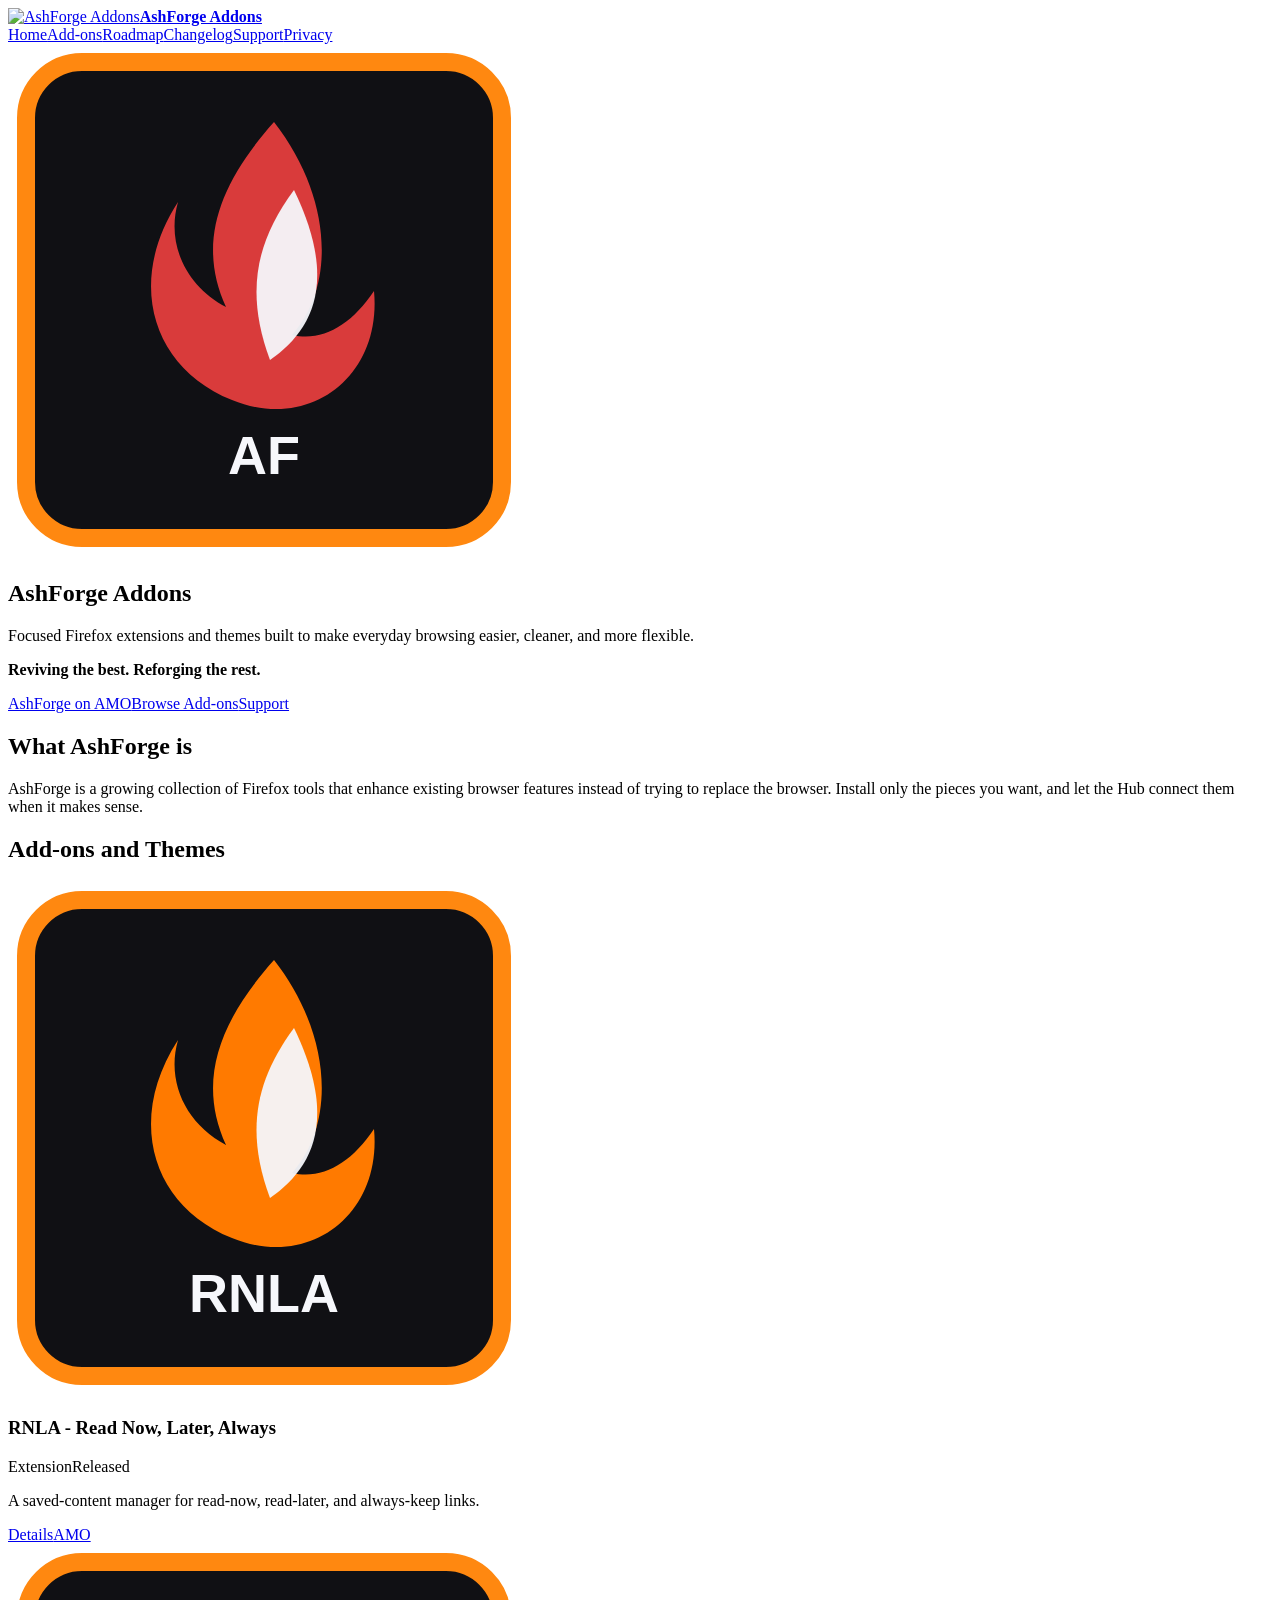
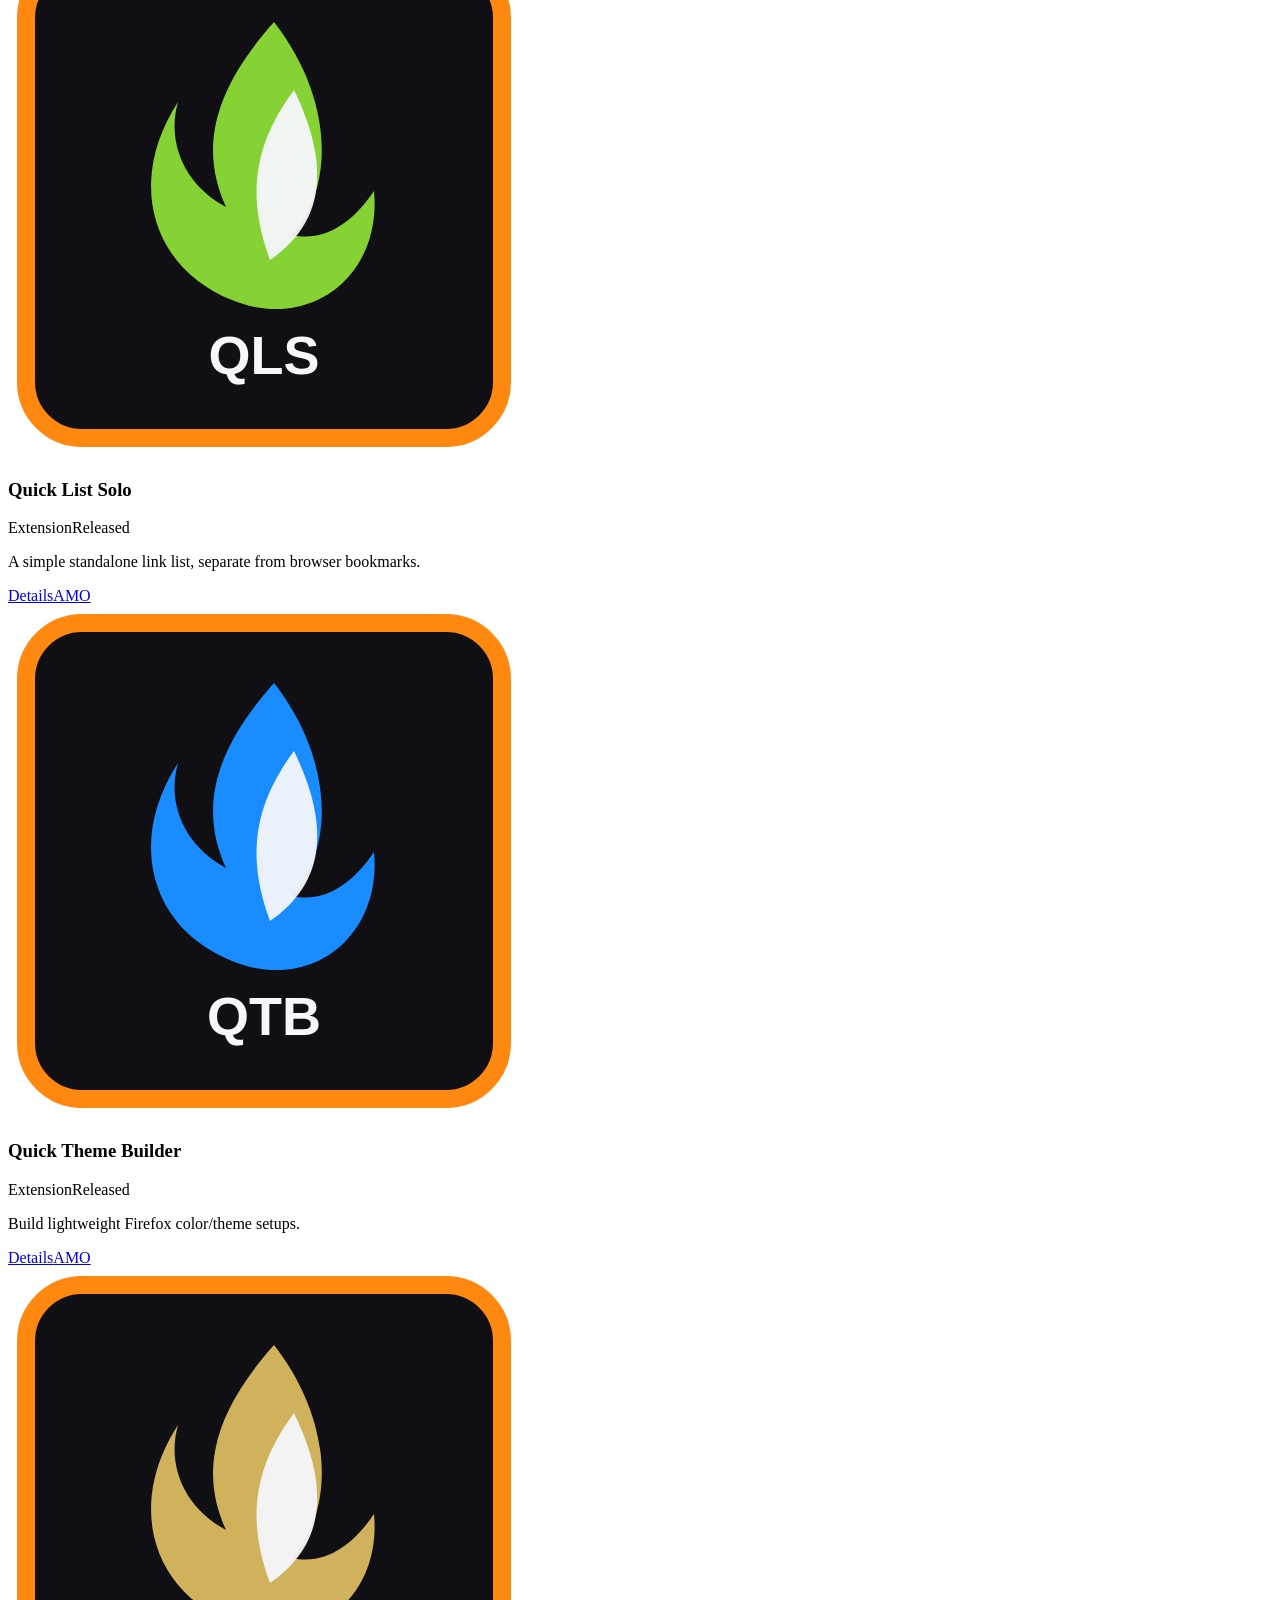
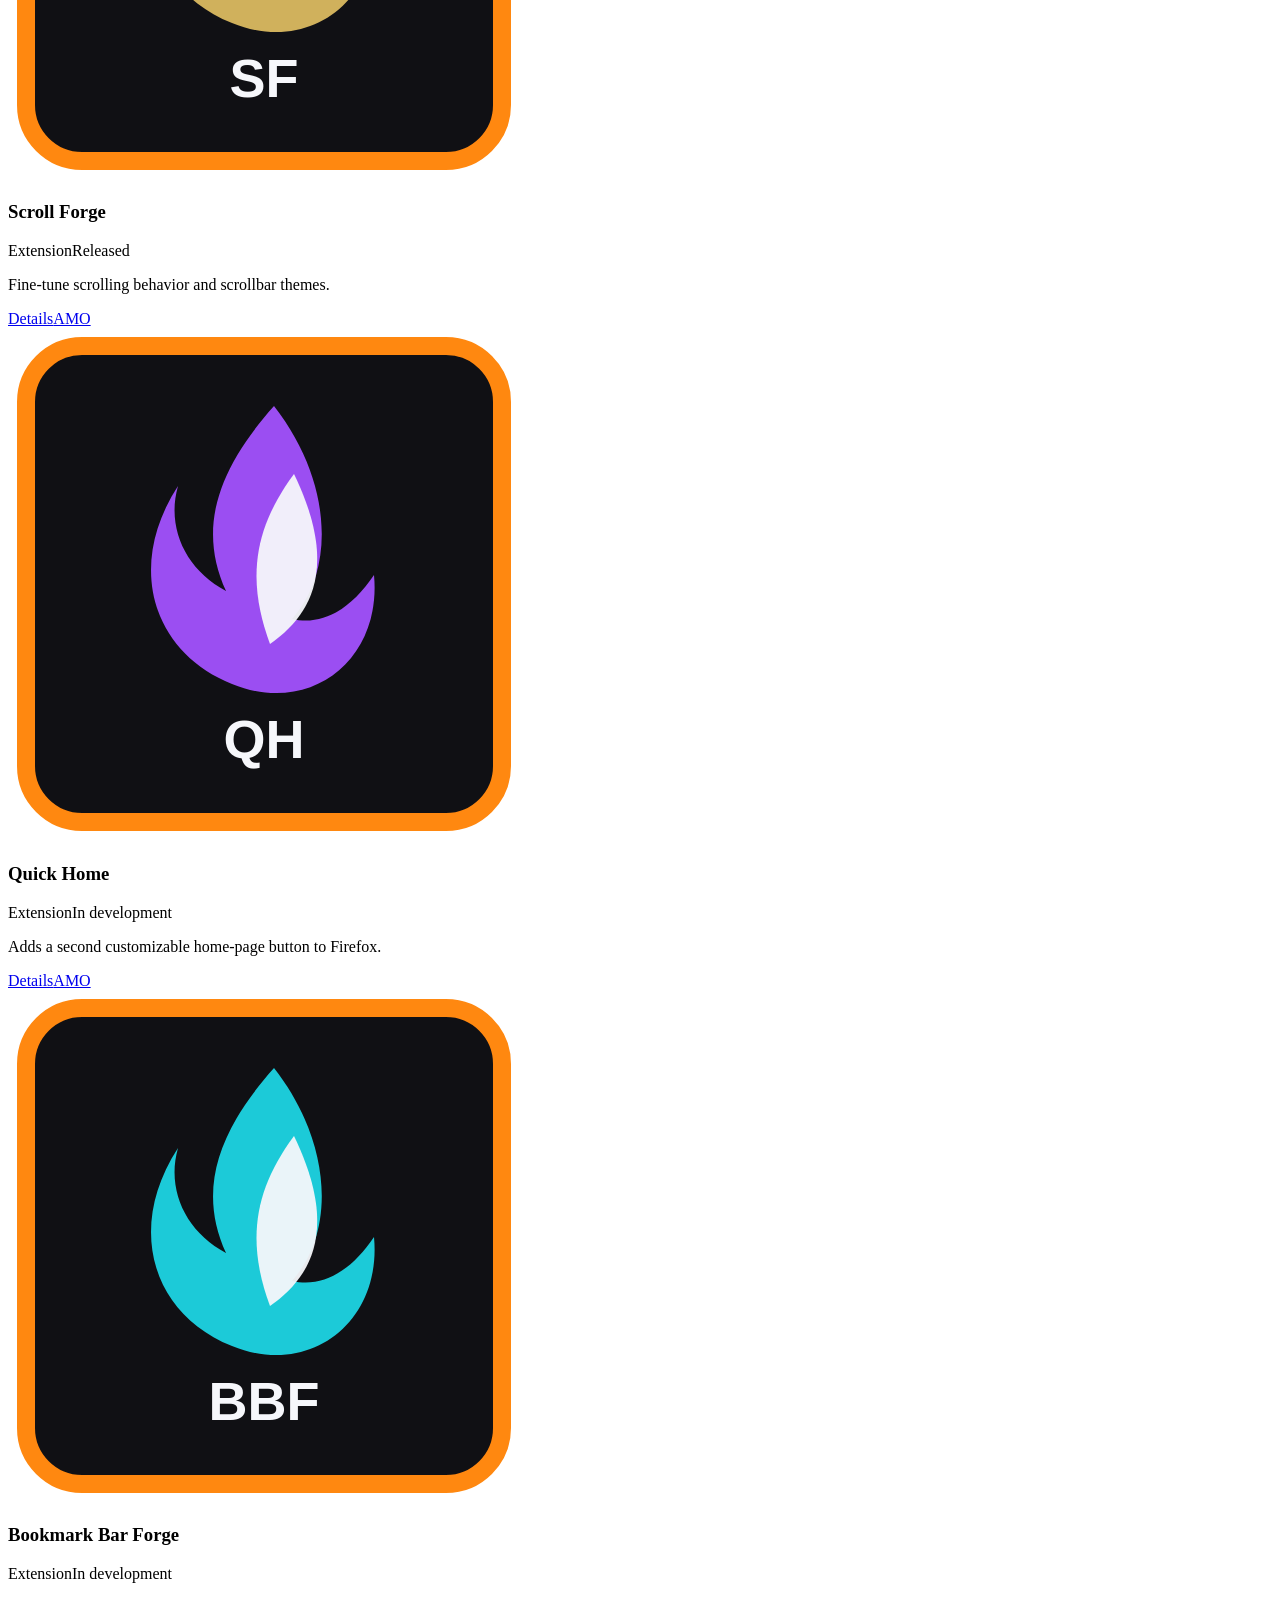
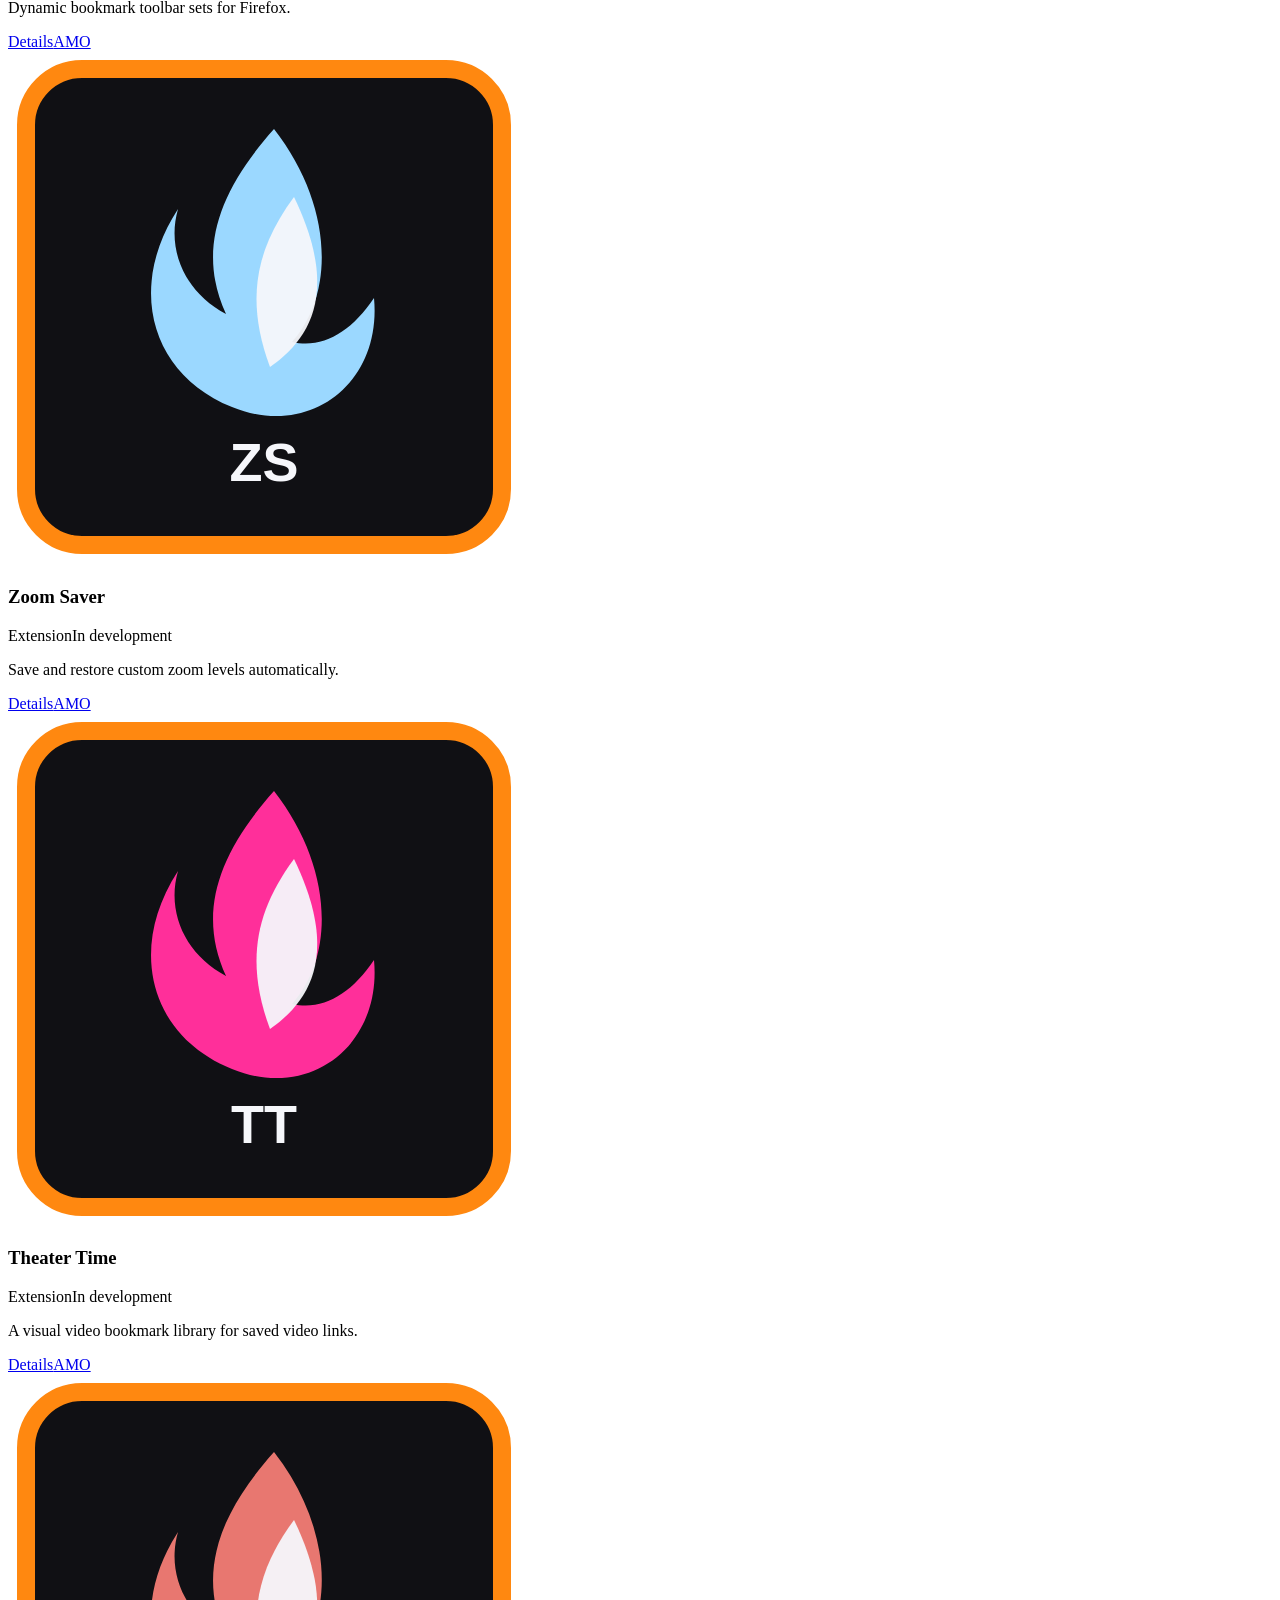
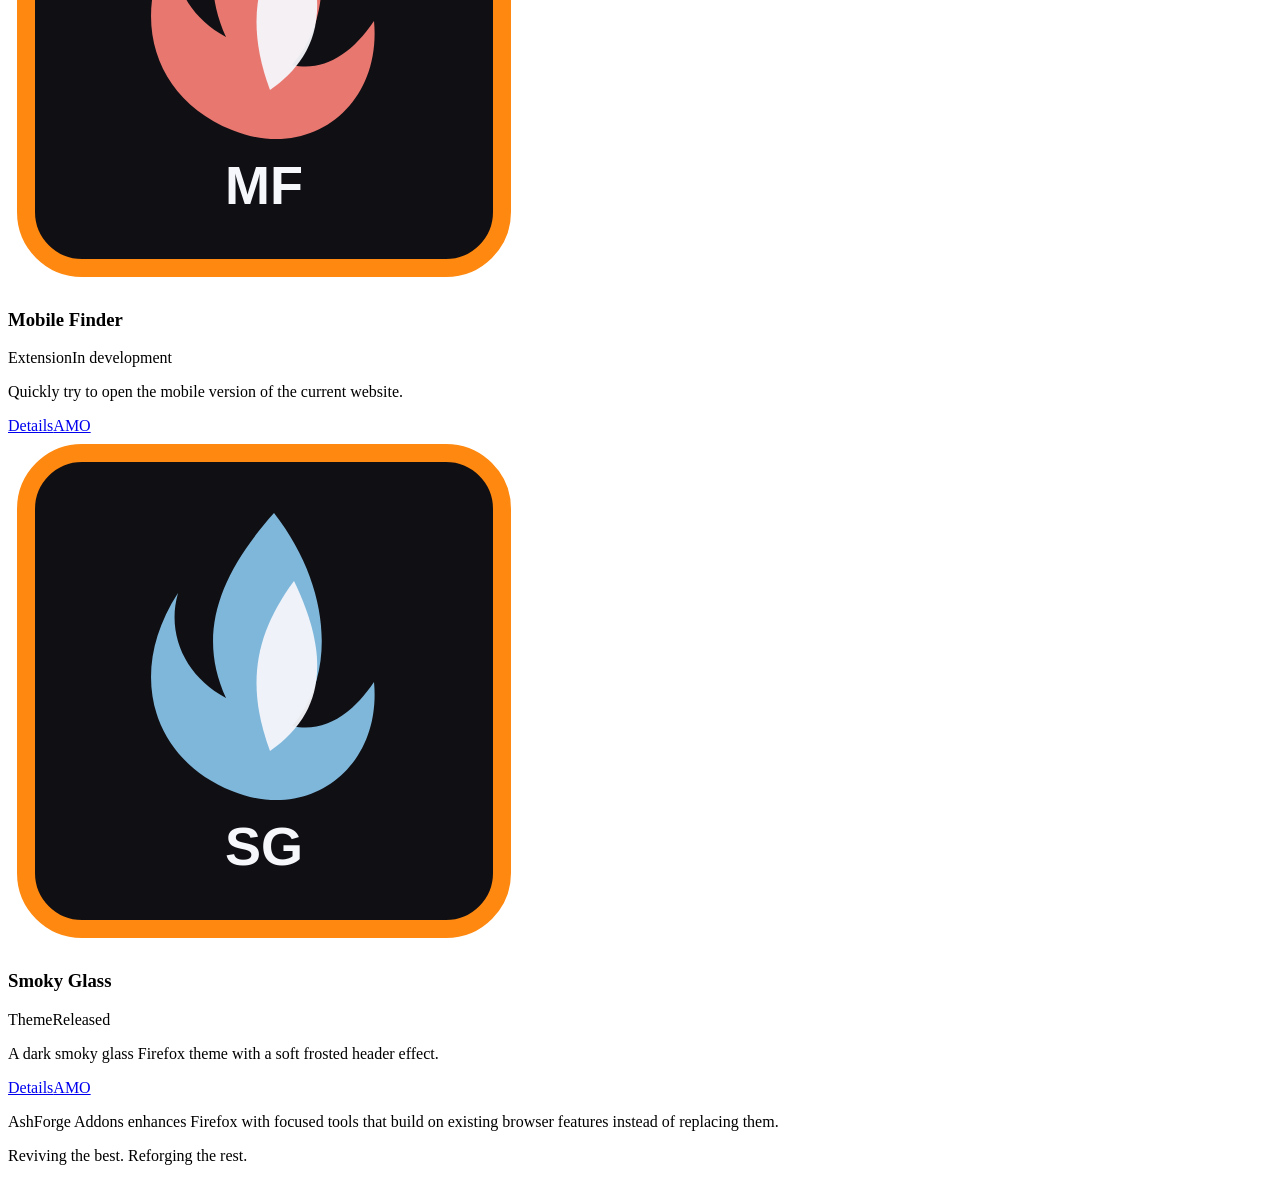
==== index.html @ 420ac9c7 "Add files via upload" ====
<!DOCTYPE html><html lang="en"><head><meta charset="UTF-8"><meta name="viewport" content="width=device-width, initial-scale=1"><title>Home | AshForge Addons</title><link rel="stylesheet" href="/ashforge/css/style.css"></head><body><main class="site-shell"><header class="topbar"><a class="brand" href="/ashforge/"><img src="/ashforge/images/icons/ashforge-hub.svg" alt="AshForge Addons"><strong>AshForge Addons</strong></a><nav class="nav"><a href="/ashforge/">Home</a><a href="/ashforge/#addons">Add-ons</a><a href="/ashforge/roadmap.html">Roadmap</a><a href="/ashforge/changelog.html">Changelog</a><a href="/ashforge/support.html">Support</a><a href="/ashforge/privacy.html">Privacy</a></nav></header><section class="hero"><img src="images/icons/ashforge-hub.svg" alt="AshForge Addons"><div><h1>AshForge Addons</h1><p class="lead">Focused Firefox extensions and themes built to make everyday browsing easier, cleaner, and more flexible.</p><p class="lead"><strong>Reviving the best. Reforging the rest.</strong></p><div class="hero-actions"><a class="btn btn-accent" href="https://addons.mozilla.org/en-US/firefox/user/19601480/" target="_blank" rel="noopener noreferrer">AshForge on AMO</a><a class="btn" href="#addons">Browse Add-ons</a><a class="btn" href="support.html">Support</a></div></div></section><section class="section"><h2>What AshForge is</h2><p class="lead">AshForge is a growing collection of Firefox tools that enhance existing browser features instead of trying to replace the browser. Install only the pieces you want, and let the Hub connect them when it makes sense.</p></section><section class="section" id="addons"><h2>Add-ons and Themes</h2><div class="grid"><article class="card"><div class="card-head"><img class="product-icon" src="images/icons/rnla.svg" alt="RNLA - Read Now, Later, Always"><div><h3>RNLA - Read Now, Later, Always</h3><div class="badges"><span class="badge">Extension</span><span class="badge ok">Released</span></div><p>A saved-content manager for read-now, read-later, and always-keep links.</p></div></div><div class="actions"><a class="btn btn-accent" href="addons/rnla.html">Details</a><a class="btn" href="https://addons.mozilla.org/en-US/firefox/addon/rnla-read-now-later-always/" target="_blank" rel="noopener noreferrer">AMO</a></div></article><article class="card"><div class="card-head"><img class="product-icon" src="images/icons/quick-list-solo.svg" alt="Quick List Solo"><div><h3>Quick List Solo</h3><div class="badges"><span class="badge">Extension</span><span class="badge ok">Released</span></div><p>A simple standalone link list, separate from browser bookmarks.</p></div></div><div class="actions"><a class="btn btn-accent" href="addons/quick-list-solo.html">Details</a><a class="btn" href="https://addons.mozilla.org/en-US/firefox/addon/quick-list-solo/" target="_blank" rel="noopener noreferrer">AMO</a></div></article><article class="card"><div class="card-head"><img class="product-icon" src="images/icons/quick-theme-builder.svg" alt="Quick Theme Builder"><div><h3>Quick Theme Builder</h3><div class="badges"><span class="badge">Extension</span><span class="badge ok">Released</span></div><p>Build lightweight Firefox color/theme setups.</p></div></div><div class="actions"><a class="btn btn-accent" href="addons/quick-theme-builder.html">Details</a><a class="btn" href="https://addons.mozilla.org/en-US/firefox/addon/quick-theme-builder/" target="_blank" rel="noopener noreferrer">AMO</a></div></article><article class="card"><div class="card-head"><img class="product-icon" src="images/icons/scroll-forge.svg" alt="Scroll Forge"><div><h3>Scroll Forge</h3><div class="badges"><span class="badge">Extension</span><span class="badge ok">Released</span></div><p>Fine-tune scrolling behavior and scrollbar themes.</p></div></div><div class="actions"><a class="btn btn-accent" href="addons/scroll-forge.html">Details</a><a class="btn" href="https://addons.mozilla.org/en-US/firefox/addon/scroll-forge/" target="_blank" rel="noopener noreferrer">AMO</a></div></article><article class="card"><div class="card-head"><img class="product-icon" src="images/icons/quick-home.svg" alt="Quick Home"><div><h3>Quick Home</h3><div class="badges"><span class="badge">Extension</span><span class="badge ok">In development</span></div><p>Adds a second customizable home-page button to Firefox.</p></div></div><div class="actions"><a class="btn btn-accent" href="addons/quick-home.html">Details</a><a class="btn" href="https://addons.mozilla.org/en-US/firefox/addon/quick-home/" target="_blank" rel="noopener noreferrer">AMO</a></div></article><article class="card"><div class="card-head"><img class="product-icon" src="images/icons/bookmark-bar-forge.svg" alt="Bookmark Bar Forge"><div><h3>Bookmark Bar Forge</h3><div class="badges"><span class="badge">Extension</span><span class="badge ok">In development</span></div><p>Dynamic bookmark toolbar sets for Firefox.</p></div></div><div class="actions"><a class="btn btn-accent" href="addons/bookmark-bar-forge.html">Details</a><a class="btn" href="https://addons.mozilla.org/en-US/firefox/addon/bookmark-bar-forge/" target="_blank" rel="noopener noreferrer">AMO</a></div></article><article class="card"><div class="card-head"><img class="product-icon" src="images/icons/zoom-saver.svg" alt="Zoom Saver"><div><h3>Zoom Saver</h3><div class="badges"><span class="badge">Extension</span><span class="badge ok">In development</span></div><p>Save and restore custom zoom levels automatically.</p></div></div><div class="actions"><a class="btn btn-accent" href="addons/zoom-saver.html">Details</a><a class="btn" href="https://addons.mozilla.org/en-US/firefox/addon/zoom-saver/" target="_blank" rel="noopener noreferrer">AMO</a></div></article><article class="card"><div class="card-head"><img class="product-icon" src="images/icons/theater-time.svg" alt="Theater Time"><div><h3>Theater Time</h3><div class="badges"><span class="badge">Extension</span><span class="badge ok">In development</span></div><p>A visual video bookmark library for saved video links.</p></div></div><div class="actions"><a class="btn btn-accent" href="addons/theater-time.html">Details</a><a class="btn" href="https://addons.mozilla.org/en-US/firefox/addon/theater-time/" target="_blank" rel="noopener noreferrer">AMO</a></div></article><article class="card"><div class="card-head"><img class="product-icon" src="images/icons/mobile-finder.svg" alt="Mobile Finder"><div><h3>Mobile Finder</h3><div class="badges"><span class="badge">Extension</span><span class="badge ok">In development</span></div><p>Quickly try to open the mobile version of the current website.</p></div></div><div class="actions"><a class="btn btn-accent" href="addons/mobile-finder.html">Details</a><a class="btn" href="https://addons.mozilla.org/en-US/firefox/addon/mobile-finder/" target="_blank" rel="noopener noreferrer">AMO</a></div></article><article class="card"><div class="card-head"><img class="product-icon" src="images/icons/smoky-glass.svg" alt="Smoky Glass"><div><h3>Smoky Glass</h3><div class="badges"><span class="badge">Theme</span><span class="badge ok">Released</span></div><p>A dark smoky glass Firefox theme with a soft frosted header effect.</p></div></div><div class="actions"><a class="btn btn-accent" href="themes/smoky-glass.html">Details</a><a class="btn" href="https://addons.mozilla.org/en-US/firefox/addon/smoky-glass/" target="_blank" rel="noopener noreferrer">AMO</a></div></article></div></section><footer class="footer"><p>AshForge Addons enhances Firefox with focused tools that build on existing browser features instead of replacing them.</p><p>Reviving the best. Reforging the rest.</p></footer></main></body></html>
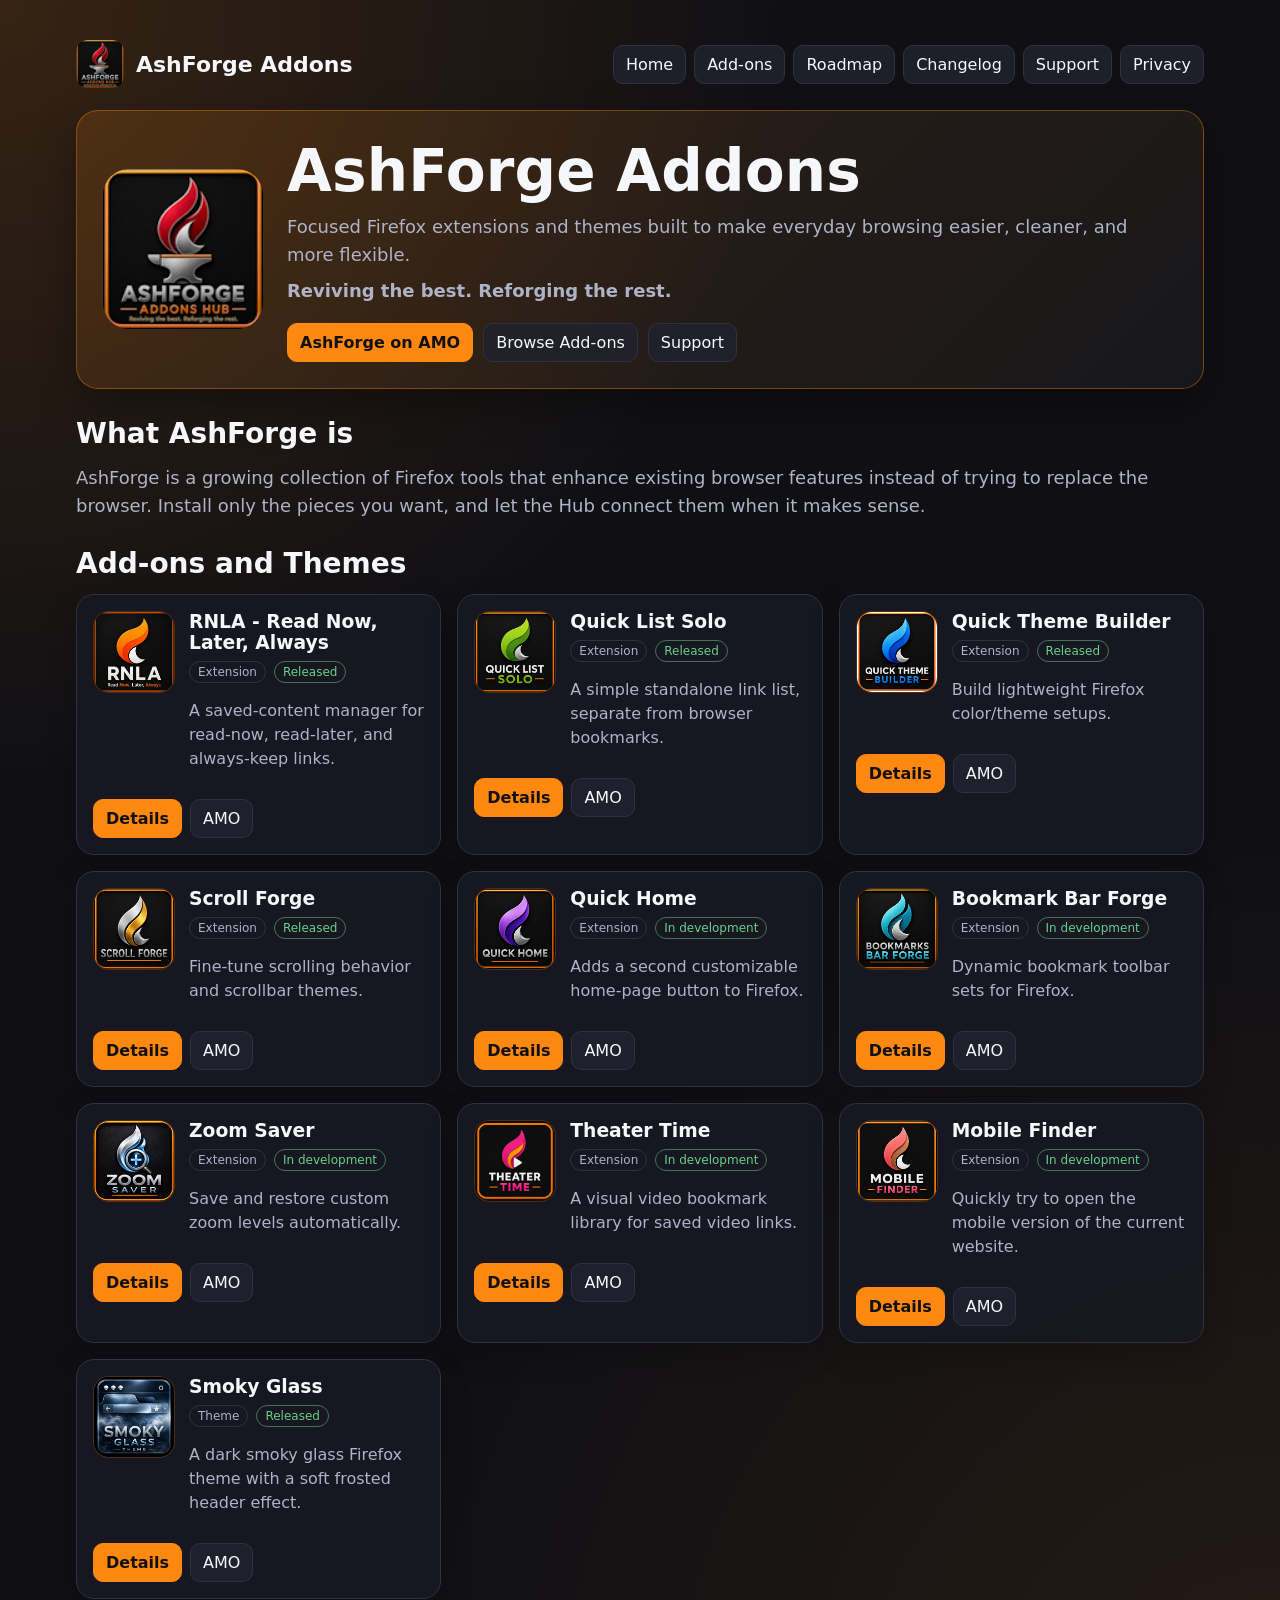
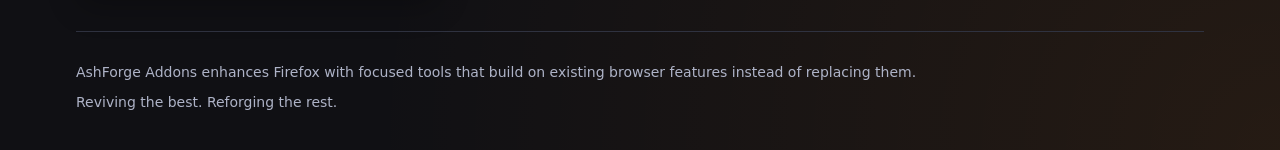
==== commit 97b7edfb: "Add files via upload" ====
--- a/index.html
+++ b/index.html
@@ -1 +1,2 @@
-<!DOCTYPE html><html lang="en"><head><meta charset="UTF-8"><meta name="viewport" content="width=device-width, initial-scale=1"><title>Home | AshForge Addons</title><link rel="stylesheet" href="/ashforge/css/style.css"></head><body><main class="site-shell"><header class="topbar"><a class="brand" href="/ashforge/"><img src="/ashforge/images/icons/ashforge-hub.svg" alt="AshForge Addons"><strong>AshForge Addons</strong></a><nav class="nav"><a href="/ashforge/">Home</a><a href="/ashforge/#addons">Add-ons</a><a href="/ashforge/roadmap.html">Roadmap</a><a href="/ashforge/changelog.html">Changelog</a><a href="/ashforge/support.html">Support</a><a href="/ashforge/privacy.html">Privacy</a></nav></header><section class="hero"><img src="images/icons/ashforge-hub.svg" alt="AshForge Addons"><div><h1>AshForge Addons</h1><p class="lead">Focused Firefox extensions and themes built to make everyday browsing easier, cleaner, and more flexible.</p><p class="lead"><strong>Reviving the best. Reforging the rest.</strong></p><div class="hero-actions"><a class="btn btn-accent" href="https://addons.mozilla.org/en-US/firefox/user/19601480/" target="_blank" rel="noopener noreferrer">AshForge on AMO</a><a class="btn" href="#addons">Browse Add-ons</a><a class="btn" href="support.html">Support</a></div></div></section><section class="section"><h2>What AshForge is</h2><p class="lead">AshForge is a growing collection of Firefox tools that enhance existing browser features instead of trying to replace the browser. Install only the pieces you want, and let the Hub connect them when it makes sense.</p></section><section class="section" id="addons"><h2>Add-ons and Themes</h2><div class="grid"><article class="card"><div class="card-head"><img class="product-icon" src="images/icons/rnla.svg" alt="RNLA - Read Now, Later, Always"><div><h3>RNLA - Read Now, Later, Always</h3><div class="badges"><span class="badge">Extension</span><span class="badge ok">Released</span></div><p>A saved-content manager for read-now, read-later, and always-keep links.</p></div></div><div class="actions"><a class="btn btn-accent" href="addons/rnla.html">Details</a><a class="btn" href="https://addons.mozilla.org/en-US/firefox/addon/rnla-read-now-later-always/" target="_blank" rel="noopener noreferrer">AMO</a></div></article><article class="card"><div class="card-head"><img class="product-icon" src="images/icons/quick-list-solo.svg" alt="Quick List Solo"><div><h3>Quick List Solo</h3><div class="badges"><span class="badge">Extension</span><span class="badge ok">Released</span></div><p>A simple standalone link list, separate from browser bookmarks.</p></div></div><div class="actions"><a class="btn btn-accent" href="addons/quick-list-solo.html">Details</a><a class="btn" href="https://addons.mozilla.org/en-US/firefox/addon/quick-list-solo/" target="_blank" rel="noopener noreferrer">AMO</a></div></article><article class="card"><div class="card-head"><img class="product-icon" src="images/icons/quick-theme-builder.svg" alt="Quick Theme Builder"><div><h3>Quick Theme Builder</h3><div class="badges"><span class="badge">Extension</span><span class="badge ok">Released</span></div><p>Build lightweight Firefox color/theme setups.</p></div></div><div class="actions"><a class="btn btn-accent" href="addons/quick-theme-builder.html">Details</a><a class="btn" href="https://addons.mozilla.org/en-US/firefox/addon/quick-theme-builder/" target="_blank" rel="noopener noreferrer">AMO</a></div></article><article class="card"><div class="card-head"><img class="product-icon" src="images/icons/scroll-forge.svg" alt="Scroll Forge"><div><h3>Scroll Forge</h3><div class="badges"><span class="badge">Extension</span><span class="badge ok">Released</span></div><p>Fine-tune scrolling behavior and scrollbar themes.</p></div></div><div class="actions"><a class="btn btn-accent" href="addons/scroll-forge.html">Details</a><a class="btn" href="https://addons.mozilla.org/en-US/firefox/addon/scroll-forge/" target="_blank" rel="noopener noreferrer">AMO</a></div></article><article class="card"><div class="card-head"><img class="product-icon" src="images/icons/quick-home.svg" alt="Quick Home"><div><h3>Quick Home</h3><div class="badges"><span class="badge">Extension</span><span class="badge ok">In development</span></div><p>Adds a second customizable home-page button to Firefox.</p></div></div><div class="actions"><a class="btn btn-accent" href="addons/quick-home.html">Details</a><a class="btn" href="https://addons.mozilla.org/en-US/firefox/addon/quick-home/" target="_blank" rel="noopener noreferrer">AMO</a></div></article><article class="card"><div class="card-head"><img class="product-icon" src="images/icons/bookmark-bar-forge.svg" alt="Bookmark Bar Forge"><div><h3>Bookmark Bar Forge</h3><div class="badges"><span class="badge">Extension</span><span class="badge ok">In development</span></div><p>Dynamic bookmark toolbar sets for Firefox.</p></div></div><div class="actions"><a class="btn btn-accent" href="addons/bookmark-bar-forge.html">Details</a><a class="btn" href="https://addons.mozilla.org/en-US/firefox/addon/bookmark-bar-forge/" target="_blank" rel="noopener noreferrer">AMO</a></div></article><article class="card"><div class="card-head"><img class="product-icon" src="images/icons/zoom-saver.svg" alt="Zoom Saver"><div><h3>Zoom Saver</h3><div class="badges"><span class="badge">Extension</span><span class="badge ok">In development</span></div><p>Save and restore custom zoom levels automatically.</p></div></div><div class="actions"><a class="btn btn-accent" href="addons/zoom-saver.html">Details</a><a class="btn" href="https://addons.mozilla.org/en-US/firefox/addon/zoom-saver/" target="_blank" rel="noopener noreferrer">AMO</a></div></article><article class="card"><div class="card-head"><img class="product-icon" src="images/icons/theater-time.svg" alt="Theater Time"><div><h3>Theater Time</h3><div class="badges"><span class="badge">Extension</span><span class="badge ok">In development</span></div><p>A visual video bookmark library for saved video links.</p></div></div><div class="actions"><a class="btn btn-accent" href="addons/theater-time.html">Details</a><a class="btn" href="https://addons.mozilla.org/en-US/firefox/addon/theater-time/" target="_blank" rel="noopener noreferrer">AMO</a></div></article><article class="card"><div class="card-head"><img class="product-icon" src="images/icons/mobile-finder.svg" alt="Mobile Finder"><div><h3>Mobile Finder</h3><div class="badges"><span class="badge">Extension</span><span class="badge ok">In development</span></div><p>Quickly try to open the mobile version of the current website.</p></div></div><div class="actions"><a class="btn btn-accent" href="addons/mobile-finder.html">Details</a><a class="btn" href="https://addons.mozilla.org/en-US/firefox/addon/mobile-finder/" target="_blank" rel="noopener noreferrer">AMO</a></div></article><article class="card"><div class="card-head"><img class="product-icon" src="images/icons/smoky-glass.svg" alt="Smoky Glass"><div><h3>Smoky Glass</h3><div class="badges"><span class="badge">Theme</span><span class="badge ok">Released</span></div><p>A dark smoky glass Firefox theme with a soft frosted header effect.</p></div></div><div class="actions"><a class="btn btn-accent" href="themes/smoky-glass.html">Details</a><a class="btn" href="https://addons.mozilla.org/en-US/firefox/addon/smoky-glass/" target="_blank" rel="noopener noreferrer">AMO</a></div></article></div></section><footer class="footer"><p>AshForge Addons enhances Firefox with focused tools that build on existing browser features instead of replacing them.</p><p>Reviving the best. Reforging the rest.</p></footer></main></body></html>+<!DOCTYPE html>
+<html lang="en"><head><meta charset="UTF-8"><meta name="viewport" content="width=device-width, initial-scale=1"><title>Home | AshForge Addons</title><link rel="stylesheet" href="css/style.css"></head><body><main class="site-shell"><header class="topbar"><a class="brand" href="index.html"><img src="images/icons/ashforge-hub-128.png" alt="AshForge Addons"><strong>AshForge Addons</strong></a><nav class="nav"><a href="index.html">Home</a><a href="index.html#addons">Add-ons</a><a href="roadmap.html">Roadmap</a><a href="changelog.html">Changelog</a><a href="support.html">Support</a><a href="privacy.html">Privacy</a></nav></header><section class="hero"><img src="images/icons/ashforge-hub-128.png" alt="AshForge Addons"><div><h1>AshForge Addons</h1><p class="lead">Focused Firefox extensions and themes built to make everyday browsing easier, cleaner, and more flexible.</p><p class="lead"><strong>Reviving the best. Reforging the rest.</strong></p><div class="hero-actions"><a class="btn btn-accent" href="https://addons.mozilla.org/en-US/firefox/user/19601480/" target="_blank" rel="noopener noreferrer">AshForge on AMO</a><a class="btn" href="#addons">Browse Add-ons</a><a class="btn" href="support.html">Support</a></div></div></section><section class="section"><h2>What AshForge is</h2><p class="lead">AshForge is a growing collection of Firefox tools that enhance existing browser features instead of trying to replace the browser. Install only the pieces you want, and let the Hub connect them when it makes sense.</p></section><section class="section" id="addons"><h2>Add-ons and Themes</h2><div class="grid"><article class="card"><div class="card-head"><img class="product-icon" src="images/icons/rnla.png" alt="RNLA - Read Now, Later, Always"><div><h3>RNLA - Read Now, Later, Always</h3><div class="badges"><span class="badge">Extension</span><span class="badge ok">Released</span></div><p>A saved-content manager for read-now, read-later, and always-keep links.</p></div></div><div class="actions"><a class="btn btn-accent" href="addons/rnla.html">Details</a><a class="btn" href="https://addons.mozilla.org/en-US/firefox/addon/rnla-read-now-later-always/" target="_blank" rel="noopener noreferrer">AMO</a></div></article><article class="card"><div class="card-head"><img class="product-icon" src="images/icons/quick-list-solo.png" alt="Quick List Solo"><div><h3>Quick List Solo</h3><div class="badges"><span class="badge">Extension</span><span class="badge ok">Released</span></div><p>A simple standalone link list, separate from browser bookmarks.</p></div></div><div class="actions"><a class="btn btn-accent" href="addons/quick-list-solo.html">Details</a><a class="btn" href="https://addons.mozilla.org/en-US/firefox/addon/quick-list-solo/" target="_blank" rel="noopener noreferrer">AMO</a></div></article><article class="card"><div class="card-head"><img class="product-icon" src="images/icons/quick-theme-builder.png" alt="Quick Theme Builder"><div><h3>Quick Theme Builder</h3><div class="badges"><span class="badge">Extension</span><span class="badge ok">Released</span></div><p>Build lightweight Firefox color/theme setups.</p></div></div><div class="actions"><a class="btn btn-accent" href="addons/quick-theme-builder.html">Details</a><a class="btn" href="https://addons.mozilla.org/en-US/firefox/addon/quick-theme-builder/" target="_blank" rel="noopener noreferrer">AMO</a></div></article><article class="card"><div class="card-head"><img class="product-icon" src="images/icons/scroll-forge.png" alt="Scroll Forge"><div><h3>Scroll Forge</h3><div class="badges"><span class="badge">Extension</span><span class="badge ok">Released</span></div><p>Fine-tune scrolling behavior and scrollbar themes.</p></div></div><div class="actions"><a class="btn btn-accent" href="addons/scroll-forge.html">Details</a><a class="btn" href="https://addons.mozilla.org/en-US/firefox/addon/scroll-forge/" target="_blank" rel="noopener noreferrer">AMO</a></div></article><article class="card"><div class="card-head"><img class="product-icon" src="images/icons/quick-home.png" alt="Quick Home"><div><h3>Quick Home</h3><div class="badges"><span class="badge">Extension</span><span class="badge ok">In development</span></div><p>Adds a second customizable home-page button to Firefox.</p></div></div><div class="actions"><a class="btn btn-accent" href="addons/quick-home.html">Details</a><a class="btn" href="https://addons.mozilla.org/en-US/firefox/addon/quick-home/" target="_blank" rel="noopener noreferrer">AMO</a></div></article><article class="card"><div class="card-head"><img class="product-icon" src="images/icons/bookmark-bar-forge.png" alt="Bookmark Bar Forge"><div><h3>Bookmark Bar Forge</h3><div class="badges"><span class="badge">Extension</span><span class="badge ok">In development</span></div><p>Dynamic bookmark toolbar sets for Firefox.</p></div></div><div class="actions"><a class="btn btn-accent" href="addons/bookmark-bar-forge.html">Details</a><a class="btn" href="https://addons.mozilla.org/en-US/firefox/addon/bookmark-bar-forge/" target="_blank" rel="noopener noreferrer">AMO</a></div></article><article class="card"><div class="card-head"><img class="product-icon" src="images/icons/zoom-saver.png" alt="Zoom Saver"><div><h3>Zoom Saver</h3><div class="badges"><span class="badge">Extension</span><span class="badge ok">In development</span></div><p>Save and restore custom zoom levels automatically.</p></div></div><div class="actions"><a class="btn btn-accent" href="addons/zoom-saver.html">Details</a><a class="btn" href="https://addons.mozilla.org/en-US/firefox/addon/zoom-saver/" target="_blank" rel="noopener noreferrer">AMO</a></div></article><article class="card"><div class="card-head"><img class="product-icon" src="images/icons/theater-time.png" alt="Theater Time"><div><h3>Theater Time</h3><div class="badges"><span class="badge">Extension</span><span class="badge ok">In development</span></div><p>A visual video bookmark library for saved video links.</p></div></div><div class="actions"><a class="btn btn-accent" href="addons/theater-time.html">Details</a><a class="btn" href="https://addons.mozilla.org/en-US/firefox/addon/theater-time/" target="_blank" rel="noopener noreferrer">AMO</a></div></article><article class="card"><div class="card-head"><img class="product-icon" src="images/icons/mobile-finder.png" alt="Mobile Finder"><div><h3>Mobile Finder</h3><div class="badges"><span class="badge">Extension</span><span class="badge ok">In development</span></div><p>Quickly try to open the mobile version of the current website.</p></div></div><div class="actions"><a class="btn btn-accent" href="addons/mobile-finder.html">Details</a><a class="btn" href="https://addons.mozilla.org/en-US/firefox/addon/mobile-finder/" target="_blank" rel="noopener noreferrer">AMO</a></div></article><article class="card"><div class="card-head"><img class="product-icon" src="images/icons/smoky-glass.png" alt="Smoky Glass"><div><h3>Smoky Glass</h3><div class="badges"><span class="badge">Theme</span><span class="badge ok">Released</span></div><p>A dark smoky glass Firefox theme with a soft frosted header effect.</p></div></div><div class="actions"><a class="btn btn-accent" href="themes/smoky-glass.html">Details</a><a class="btn" href="https://addons.mozilla.org/en-US/firefox/addon/smoky-glass/" target="_blank" rel="noopener noreferrer">AMO</a></div></article></div></section><footer class="footer"><p>AshForge Addons enhances Firefox with focused tools that build on existing browser features instead of replacing them.</p><p>Reviving the best. Reforging the rest.</p></footer></main></body></html>
--- a/css/style.css
+++ b/css/style.css
@@ -0,0 +1 @@
+ :root{--bg:#101014;--panel:#171821;--panel2:#20222d;--text:#f6f7fb;--muted:#aeb3c7;--border:#2f3240;--accent:#ff8810;--accent2:#ffb35a;--ok:#68d18a;--shadow:0 16px 40px rgba(0,0,0,.35)}*{box-sizing:border-box}html{scroll-behavior:smooth}body{margin:0;min-height:100vh;font-family:system-ui,-apple-system,BlinkMacSystemFont,"Segoe UI",sans-serif;background:radial-gradient(circle at top left,rgba(255,136,16,.16),transparent 36%),radial-gradient(circle at bottom right,rgba(255,136,16,.09),transparent 42%),var(--bg);color:var(--text)}a{color:inherit}.site-shell{max-width:1180px;margin:0 auto;padding:26px}.topbar{display:flex;align-items:center;justify-content:space-between;gap:16px;padding:14px 0 22px}.brand{display:flex;align-items:center;gap:12px;text-decoration:none}.brand img{width:48px;height:48px;border-radius:12px;object-fit:cover}.brand strong{font-size:22px}.nav{display:flex;flex-wrap:wrap;gap:8px}.nav a,.btn{border:1px solid var(--border);background:rgba(32,34,45,.88);color:var(--text);border-radius:10px;padding:9px 12px;text-decoration:none;display:inline-flex;align-items:center;justify-content:center}.nav a:hover,.btn:hover{filter:brightness(1.1)}.btn-accent{background:var(--accent);border-color:var(--accent);color:#111;font-weight:800}.hero{display:grid;grid-template-columns:160px 1fr;gap:24px;align-items:center;padding:26px;border-radius:22px;background:linear-gradient(135deg,rgba(255,136,16,.15),rgba(255,255,255,.03));border:1px solid rgba(255,136,16,.38);box-shadow:var(--shadow)}.hero img{width:160px;height:160px;border-radius:26px;object-fit:cover}h1{margin:0;font-size:clamp(34px,5vw,58px);letter-spacing:.2px}h2{font-size:28px;margin:28px 0 14px}h3{margin:0 0 8px}.lead,.hero p{color:var(--muted);line-height:1.55;font-size:18px;margin:8px 0 0}.hero-actions{display:flex;flex-wrap:wrap;gap:10px;margin-top:18px}.section{margin-top:26px}.grid{display:grid;grid-template-columns:repeat(auto-fit,minmax(310px,1fr));gap:16px}.card{background:rgba(23,24,33,.94);border:1px solid var(--border);border-radius:18px;padding:16px;box-shadow:0 10px 30px rgba(0,0,0,.22)}.card-head{display:flex;gap:14px;align-items:flex-start}.product-icon{width:82px;height:82px;border-radius:16px;object-fit:cover;background:#0f1016;border:1px solid rgba(255,136,16,.25)}.card p,.muted{color:var(--muted);line-height:1.5}.badges{display:flex;gap:8px;flex-wrap:wrap;margin:8px 0}.badge{font-size:12px;border:1px solid var(--border);color:var(--muted);padding:3px 8px;border-radius:999px}.badge.ok{border-color:rgba(104,209,138,.5);color:var(--ok)}.actions{display:flex;flex-wrap:wrap;gap:8px;margin-top:12px}.details-layout{display:grid;grid-template-columns:240px 1fr;gap:22px;align-items:start}.side-panel{position:sticky;top:18px}.side-panel img{width:100%;max-width:220px;border-radius:24px;object-fit:cover}.list{padding-left:20px;color:var(--muted);line-height:1.65}.release-list{list-style:none;padding:0;margin:0}.release-list li{border-top:1px solid var(--border);padding:10px 0;color:var(--muted)}.footer{color:var(--muted);border-top:1px solid var(--border);margin-top:32px;padding-top:18px;font-size:14px}.notice{border-left:4px solid var(--accent);padding:12px 14px;background:rgba(255,136,16,.08);color:var(--muted);border-radius:10px}@media(max-width:760px){.site-shell{padding:14px}.topbar{align-items:flex-start;flex-direction:column}.hero,.details-layout{grid-template-columns:1fr}.hero img{width:96px;height:96px}.side-panel{position:static}}
